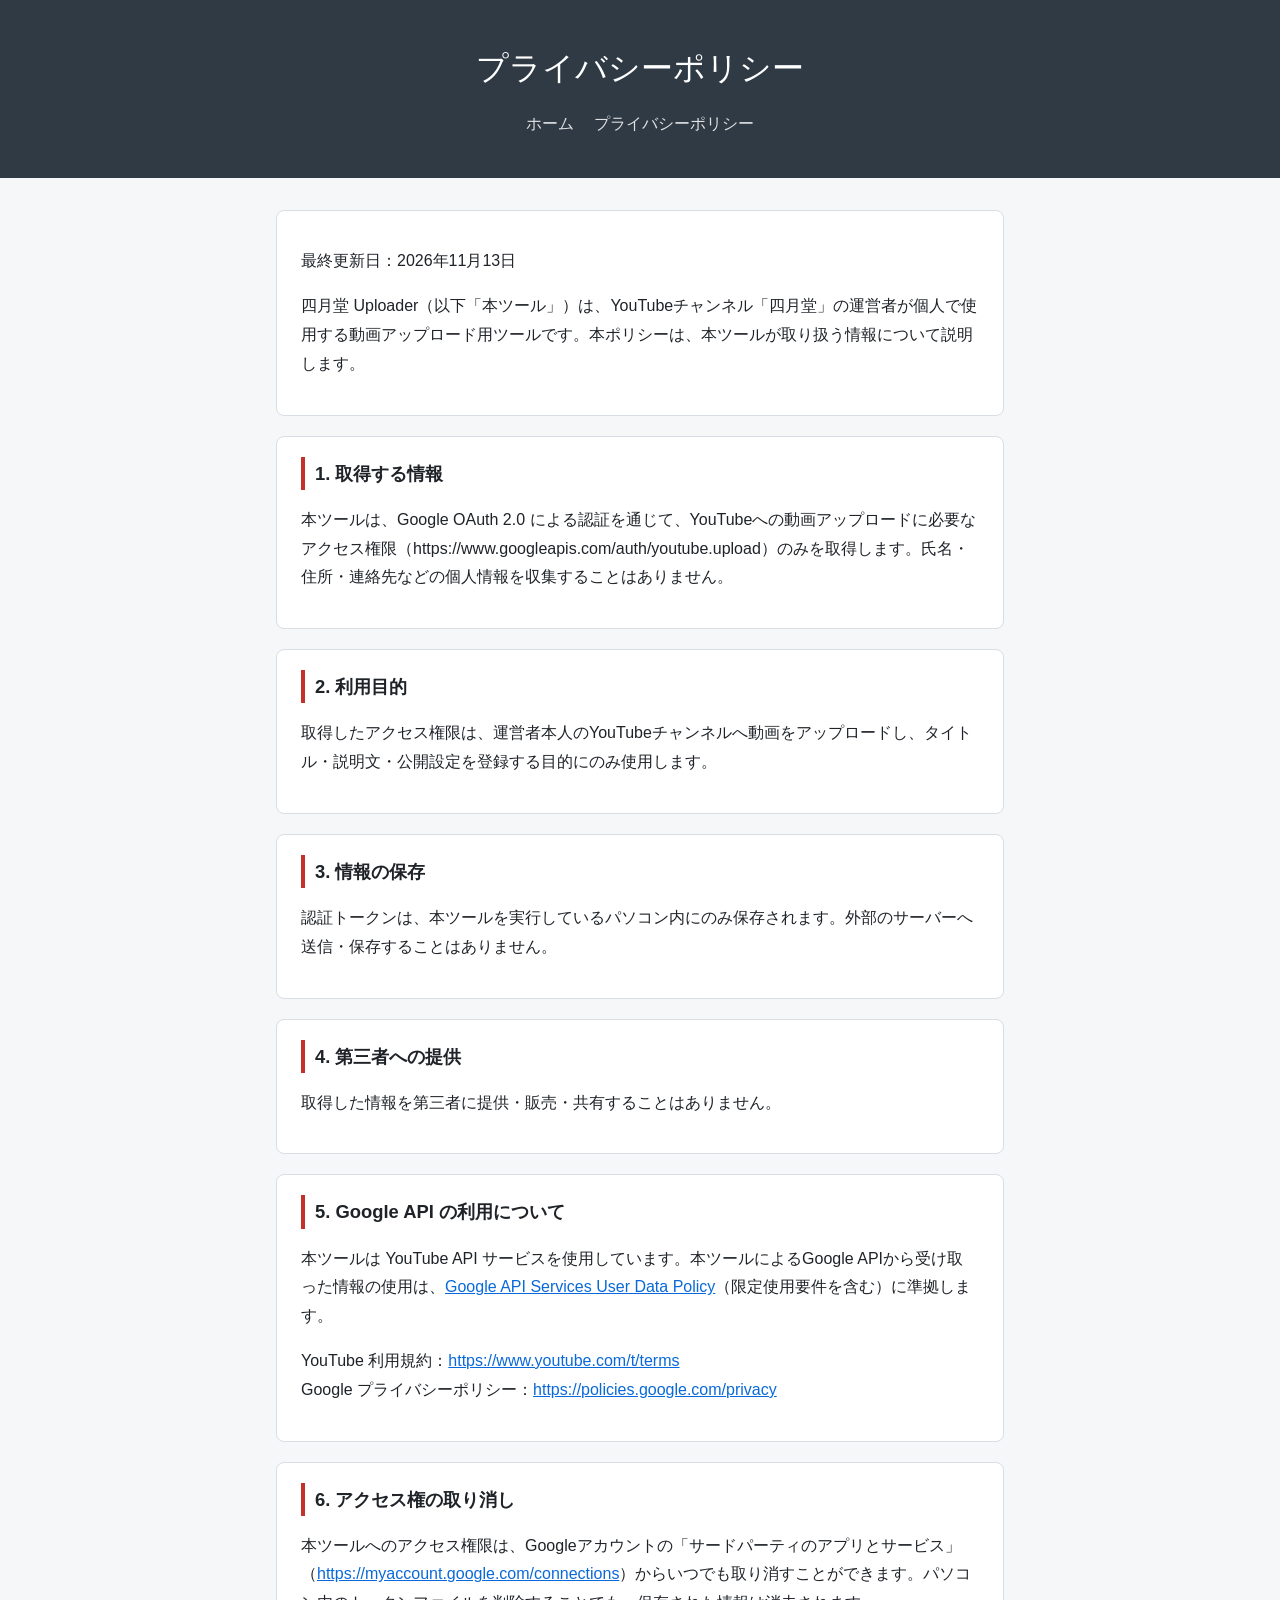
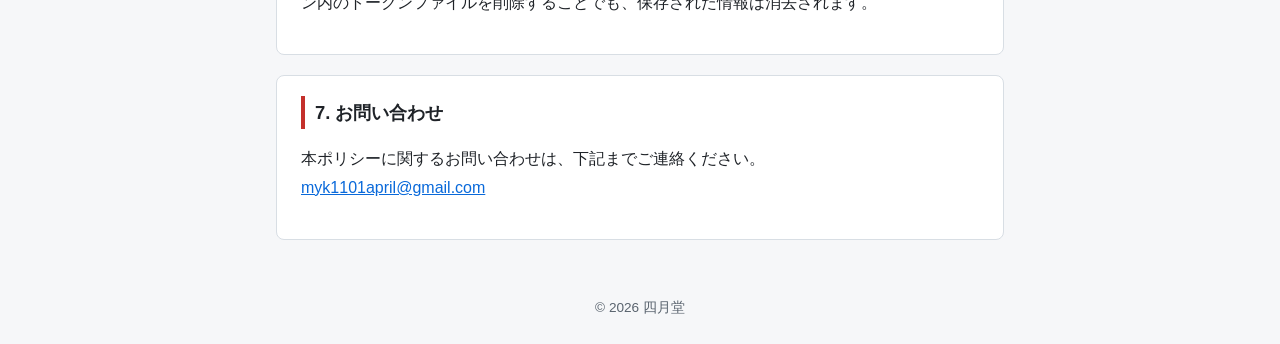
==== privacy-policy.html @ 24d35a1b "Add homepage and privacy policy" ====
<!DOCTYPE html>
<html lang="ja">
<head>
<meta charset="utf-8">
<meta name="viewport" content="width=device-width, initial-scale=1">
<title>プライバシーポリシー | 四月堂 Uploader</title>
<link rel="stylesheet" href="style.css">
</head>
<body>
<header>
<h1>プライバシーポリシー</h1>
<nav><a href="./">ホーム</a><a href="privacy-policy.html">プライバシーポリシー</a></nav>
</header>
<main>
<section>
<p>最終更新日：2026年11月13日</p>
<p>四月堂 Uploader（以下「本ツール」）は、YouTubeチャンネル「四月堂」の運営者が個人で使用する動画アップロード用ツールです。本ポリシーは、本ツールが取り扱う情報について説明します。</p>
</section>
<section>
<h2>1. 取得する情報</h2>
<p>本ツールは、Google OAuth 2.0 による認証を通じて、YouTubeへの動画アップロードに必要なアクセス権限（https://www.googleapis.com/auth/youtube.upload）のみを取得します。氏名・住所・連絡先などの個人情報を収集することはありません。</p>
</section>
<section>
<h2>2. 利用目的</h2>
<p>取得したアクセス権限は、運営者本人のYouTubeチャンネルへ動画をアップロードし、タイトル・説明文・公開設定を登録する目的にのみ使用します。</p>
</section>
<section>
<h2>3. 情報の保存</h2>
<p>認証トークンは、本ツールを実行しているパソコン内にのみ保存されます。外部のサーバーへ送信・保存することはありません。</p>
</section>
<section>
<h2>4. 第三者への提供</h2>
<p>取得した情報を第三者に提供・販売・共有することはありません。</p>
</section>
<section>
<h2>5. Google API の利用について</h2>
<p>本ツールは YouTube API サービスを使用しています。本ツールによるGoogle APIから受け取った情報の使用は、<a href="https://developers.google.com/terms/api-services-user-data-policy">Google API Services User Data Policy</a>（限定使用要件を含む）に準拠します。</p>
<p>YouTube 利用規約：<a href="https://www.youtube.com/t/terms">https://www.youtube.com/t/terms</a><br>
Google プライバシーポリシー：<a href="https://policies.google.com/privacy">https://policies.google.com/privacy</a></p>
</section>
<section>
<h2>6. アクセス権の取り消し</h2>
<p>本ツールへのアクセス権限は、Googleアカウントの「サードパーティのアプリとサービス」（<a href="https://myaccount.google.com/connections">https://myaccount.google.com/connections</a>）からいつでも取り消すことができます。パソコン内のトークンファイルを削除することでも、保存された情報は消去されます。</p>
</section>
<section>
<h2>7. お問い合わせ</h2>
<p>本ポリシーに関するお問い合わせは、下記までご連絡ください。<br><a href="mailto:myk1101april@gmail.com">myk1101april@gmail.com</a></p>
</section>
</main>
<footer>&copy; 2026 四月堂</footer>
</body>
</html>
---- style.css ----
:root{--bg:#f6f7f9;--fg:#1f2328;--muted:#59636e;--accent:#c4302b;--card:#fff;--line:#d8dee4}
*{box-sizing:border-box}
body{margin:0;background:var(--bg);color:var(--fg);font-family:"Hiragino Sans","Yu Gothic UI","Meiryo",sans-serif;line-height:1.8}
header{background:#2f3a44;color:#fff;padding:40px 16px;text-align:center}
header h1{margin:0;font-size:2rem;font-weight:500}
nav{margin-top:12px}
nav a{color:#fff;margin:0 10px;text-decoration:none;opacity:.85}
nav a:hover{opacity:1;text-decoration:underline}
main{max-width:760px;margin:32px auto;padding:0 16px}
section{background:var(--card);border:1px solid var(--line);border-radius:8px;padding:20px 24px;margin-bottom:20px}
h2{font-size:1.15rem;margin:0 0 8px;border-left:4px solid var(--accent);padding-left:10px}
a{color:#0969da;word-break:break-all}
footer{text-align:center;color:var(--muted);font-size:.85rem;padding:24px 16px}
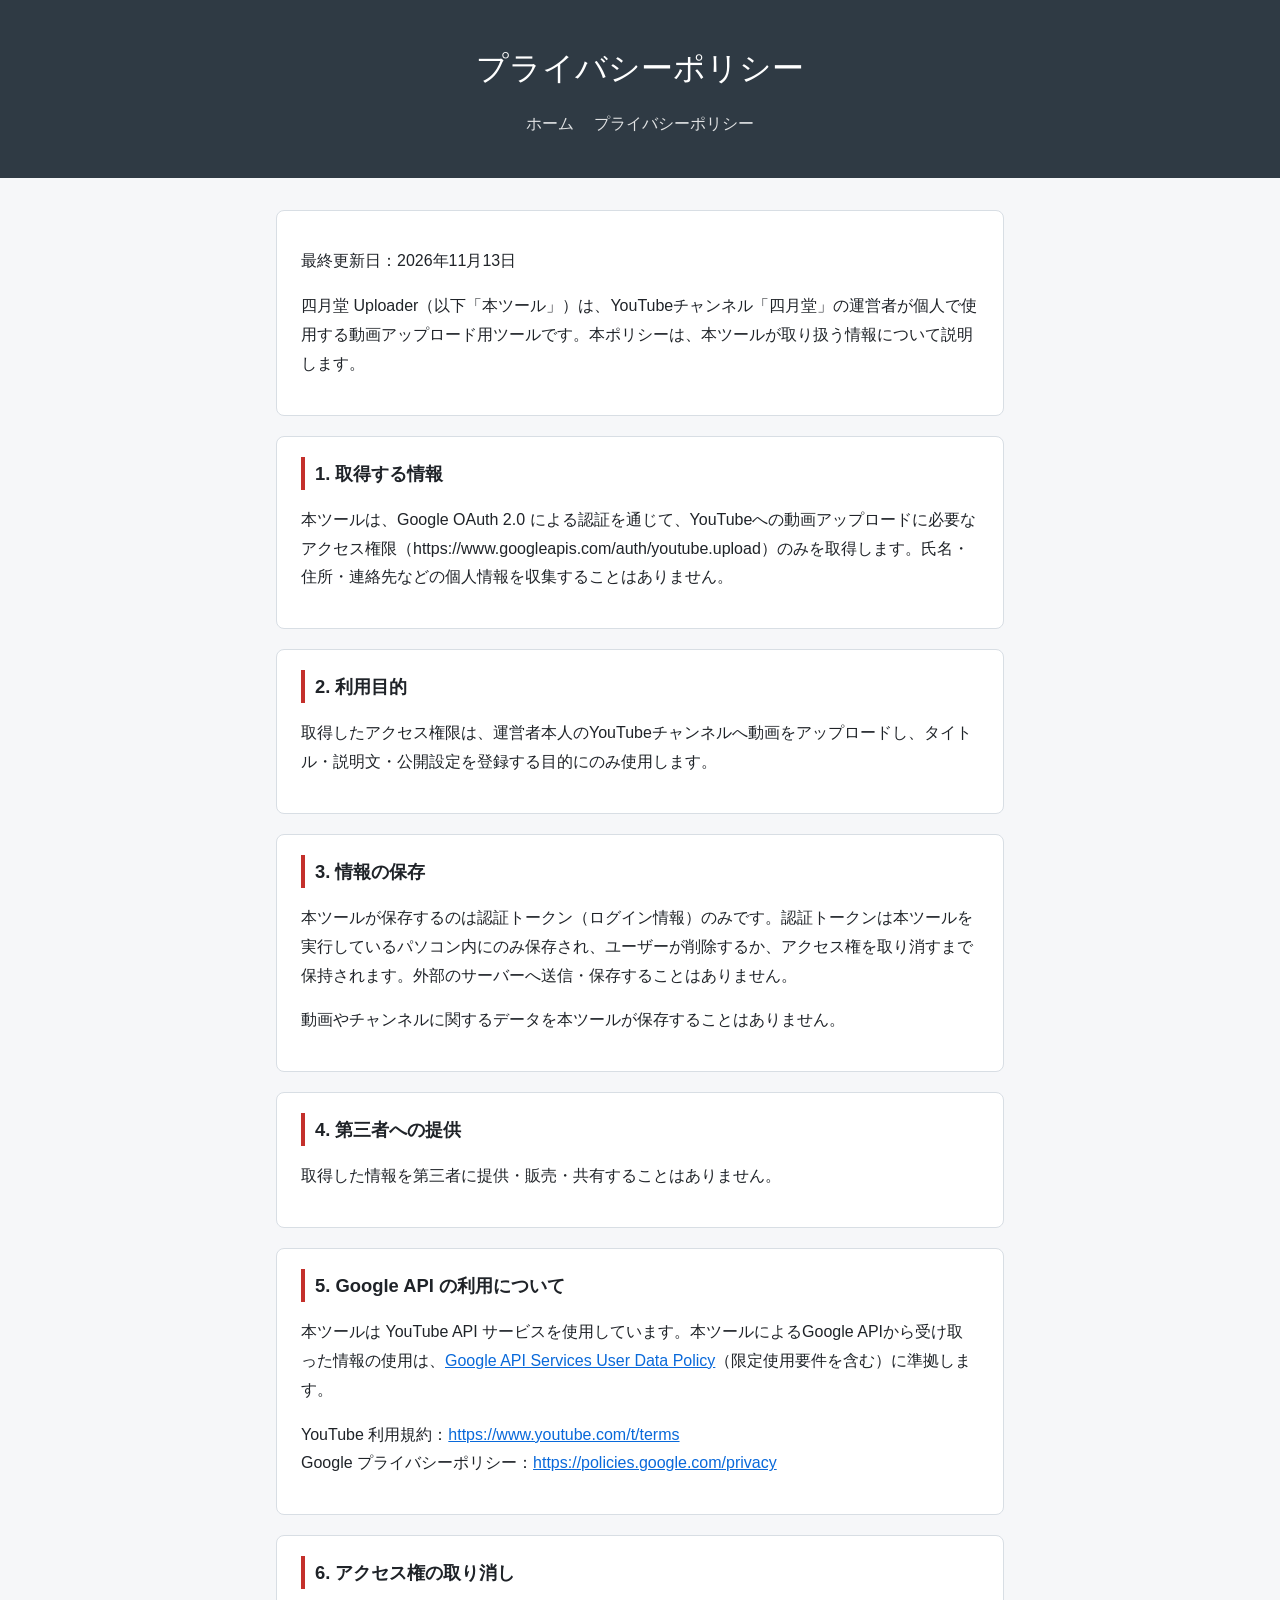
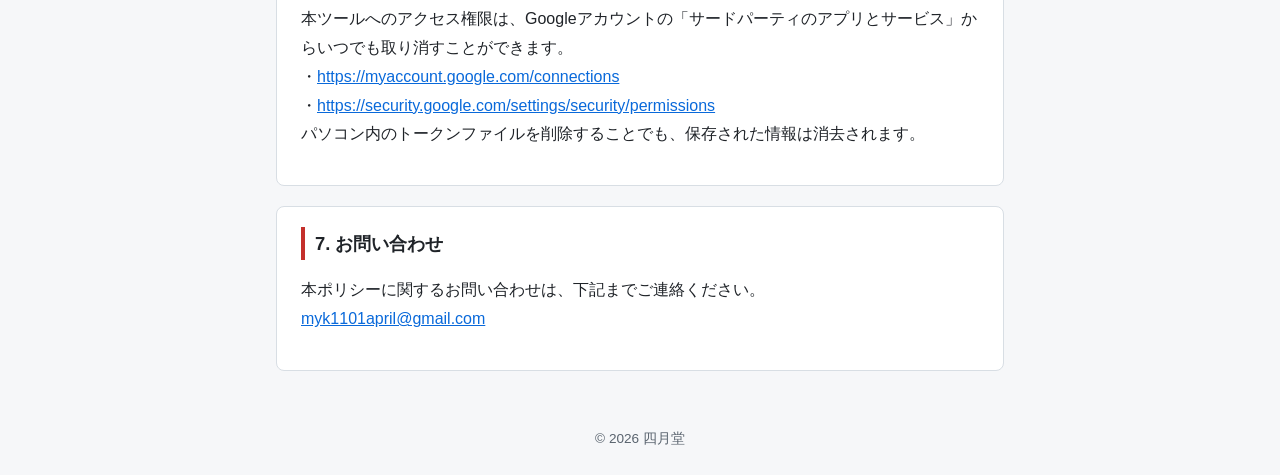
==== commit 8bb9361d: "Add data retention and revocation links" ====
--- a/privacy-policy.html
+++ b/privacy-policy.html
@@ -26,7 +26,8 @@
 </section>
 <section>
 <h2>3. 情報の保存</h2>
-<p>認証トークンは、本ツールを実行しているパソコン内にのみ保存されます。外部のサーバーへ送信・保存することはありません。</p>
+<p>本ツールが保存するのは認証トークン（ログイン情報）のみです。認証トークンは本ツールを実行しているパソコン内にのみ保存され、ユーザーが削除するか、アクセス権を取り消すまで保持されます。外部のサーバーへ送信・保存することはありません。</p>
+<p>動画やチャンネルに関するデータを本ツールが保存することはありません。</p>
 </section>
 <section>
 <h2>4. 第三者への提供</h2>
@@ -40,7 +41,9 @@
 </section>
 <section>
 <h2>6. アクセス権の取り消し</h2>
-<p>本ツールへのアクセス権限は、Googleアカウントの「サードパーティのアプリとサービス」（<a href="https://myaccount.google.com/connections">https://myaccount.google.com/connections</a>）からいつでも取り消すことができます。パソコン内のトークンファイルを削除することでも、保存された情報は消去されます。</p>
+<p>本ツールへのアクセス権限は、Googleアカウントの「サードパーティのアプリとサービス」からいつでも取り消すことができます。<br>
+・<a href="https://myaccount.google.com/connections">https://myaccount.google.com/connections</a><br>
+・<a href="https://security.google.com/settings/security/permissions">https://security.google.com/settings/security/permissions</a><br>パソコン内のトークンファイルを削除することでも、保存された情報は消去されます。</p>
 </section>
 <section>
 <h2>7. お問い合わせ</h2>
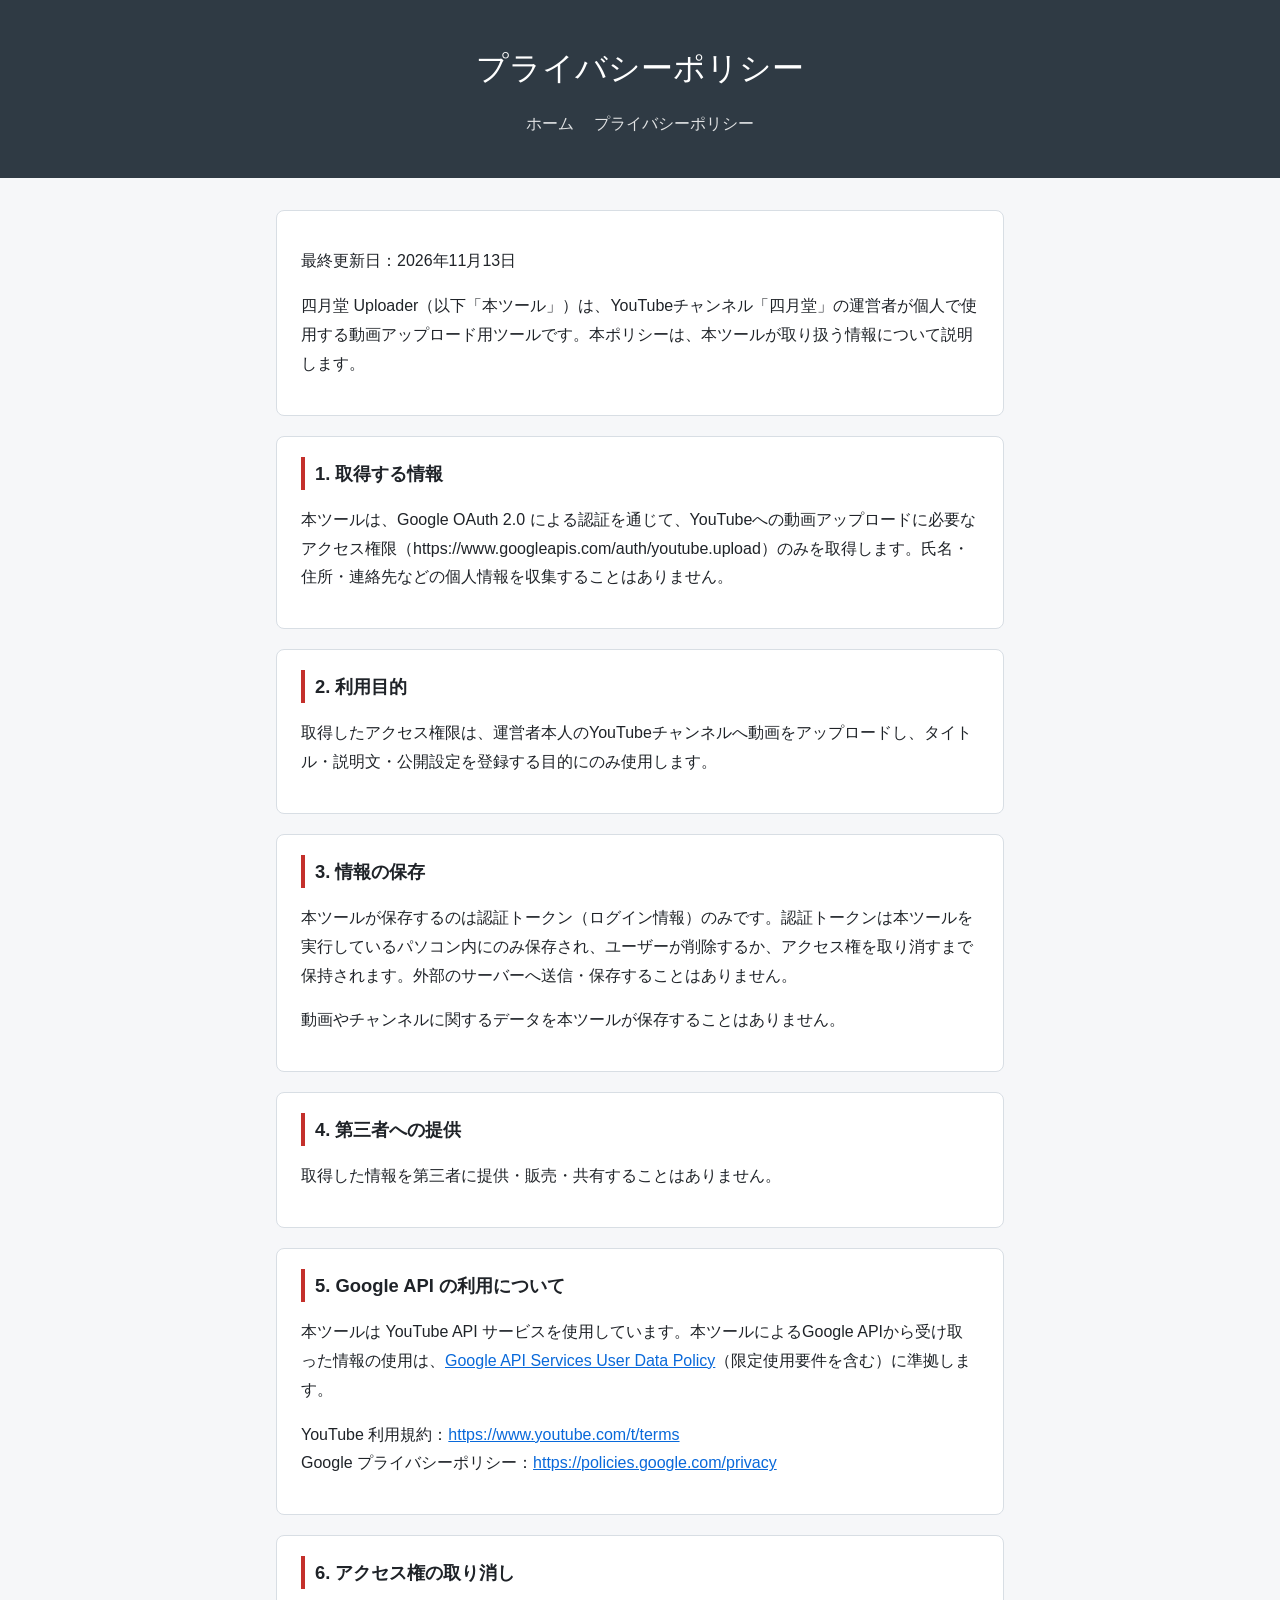
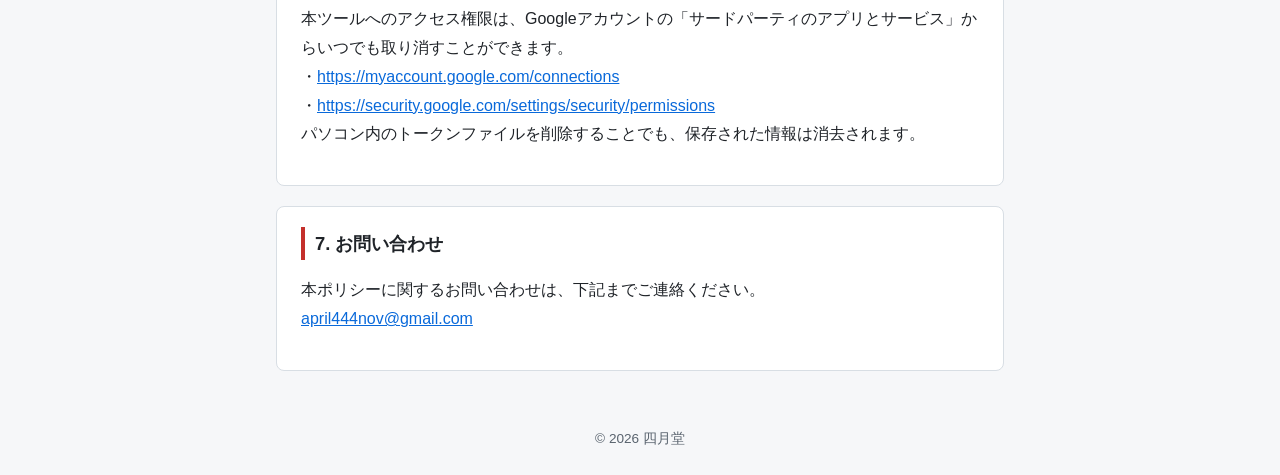
==== commit 9dc24213: "Change contact email" ====
--- a/privacy-policy.html
+++ b/privacy-policy.html
@@ -47,7 +47,7 @@
 </section>
 <section>
 <h2>7. お問い合わせ</h2>
-<p>本ポリシーに関するお問い合わせは、下記までご連絡ください。<br><a href="mailto:myk1101april@gmail.com">myk1101april@gmail.com</a></p>
+<p>本ポリシーに関するお問い合わせは、下記までご連絡ください。<br><a href="mailto:april444nov@gmail.com">april444nov@gmail.com</a></p>
 </section>
 </main>
 <footer>&copy; 2026 四月堂</footer>
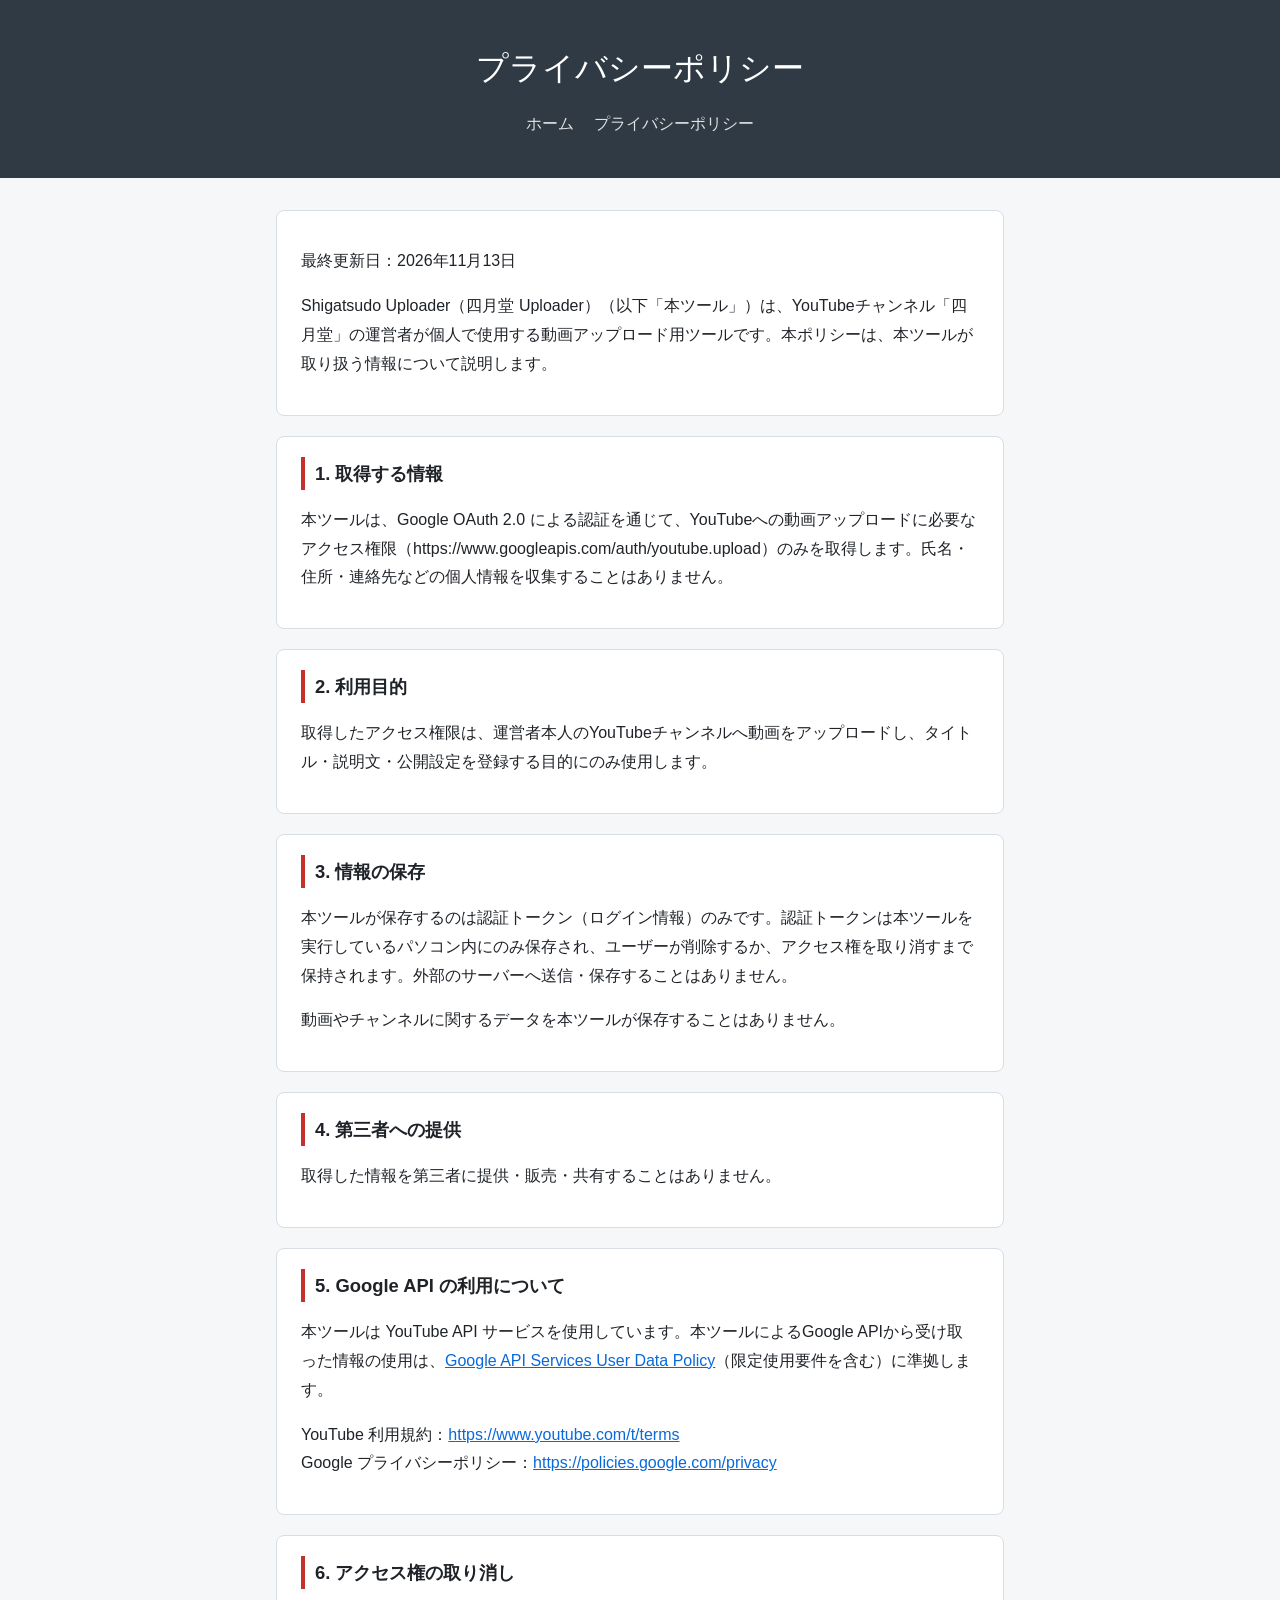
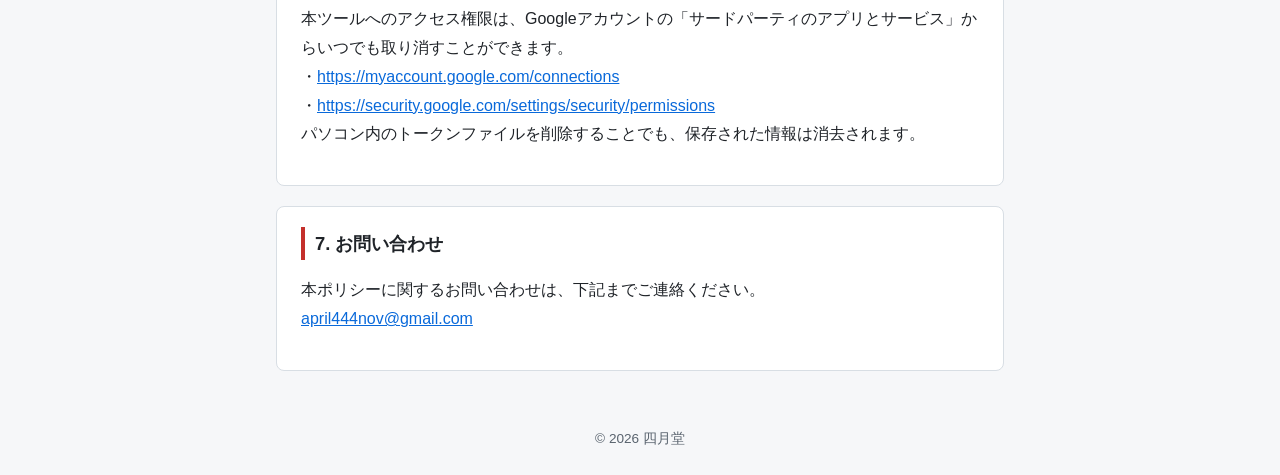
==== commit 0a928446: "Rename to Shigatsudo Uploader（四月堂 Uploader） in privacy-policy.html" ====
--- a/privacy-policy.html
+++ b/privacy-policy.html
@@ -3,7 +3,7 @@
 <head>
 <meta charset="utf-8">
 <meta name="viewport" content="width=device-width, initial-scale=1">
-<title>プライバシーポリシー | 四月堂 Uploader</title>
+<title>プライバシーポリシー | Shigatsudo Uploader（四月堂 Uploader）</title>
 <link rel="stylesheet" href="style.css">
 </head>
 <body>
@@ -14,7 +14,7 @@
 <main>
 <section>
 <p>最終更新日：2026年11月13日</p>
-<p>四月堂 Uploader（以下「本ツール」）は、YouTubeチャンネル「四月堂」の運営者が個人で使用する動画アップロード用ツールです。本ポリシーは、本ツールが取り扱う情報について説明します。</p>
+<p>Shigatsudo Uploader（四月堂 Uploader）（以下「本ツール」）は、YouTubeチャンネル「四月堂」の運営者が個人で使用する動画アップロード用ツールです。本ポリシーは、本ツールが取り扱う情報について説明します。</p>
 </section>
 <section>
 <h2>1. 取得する情報</h2>
